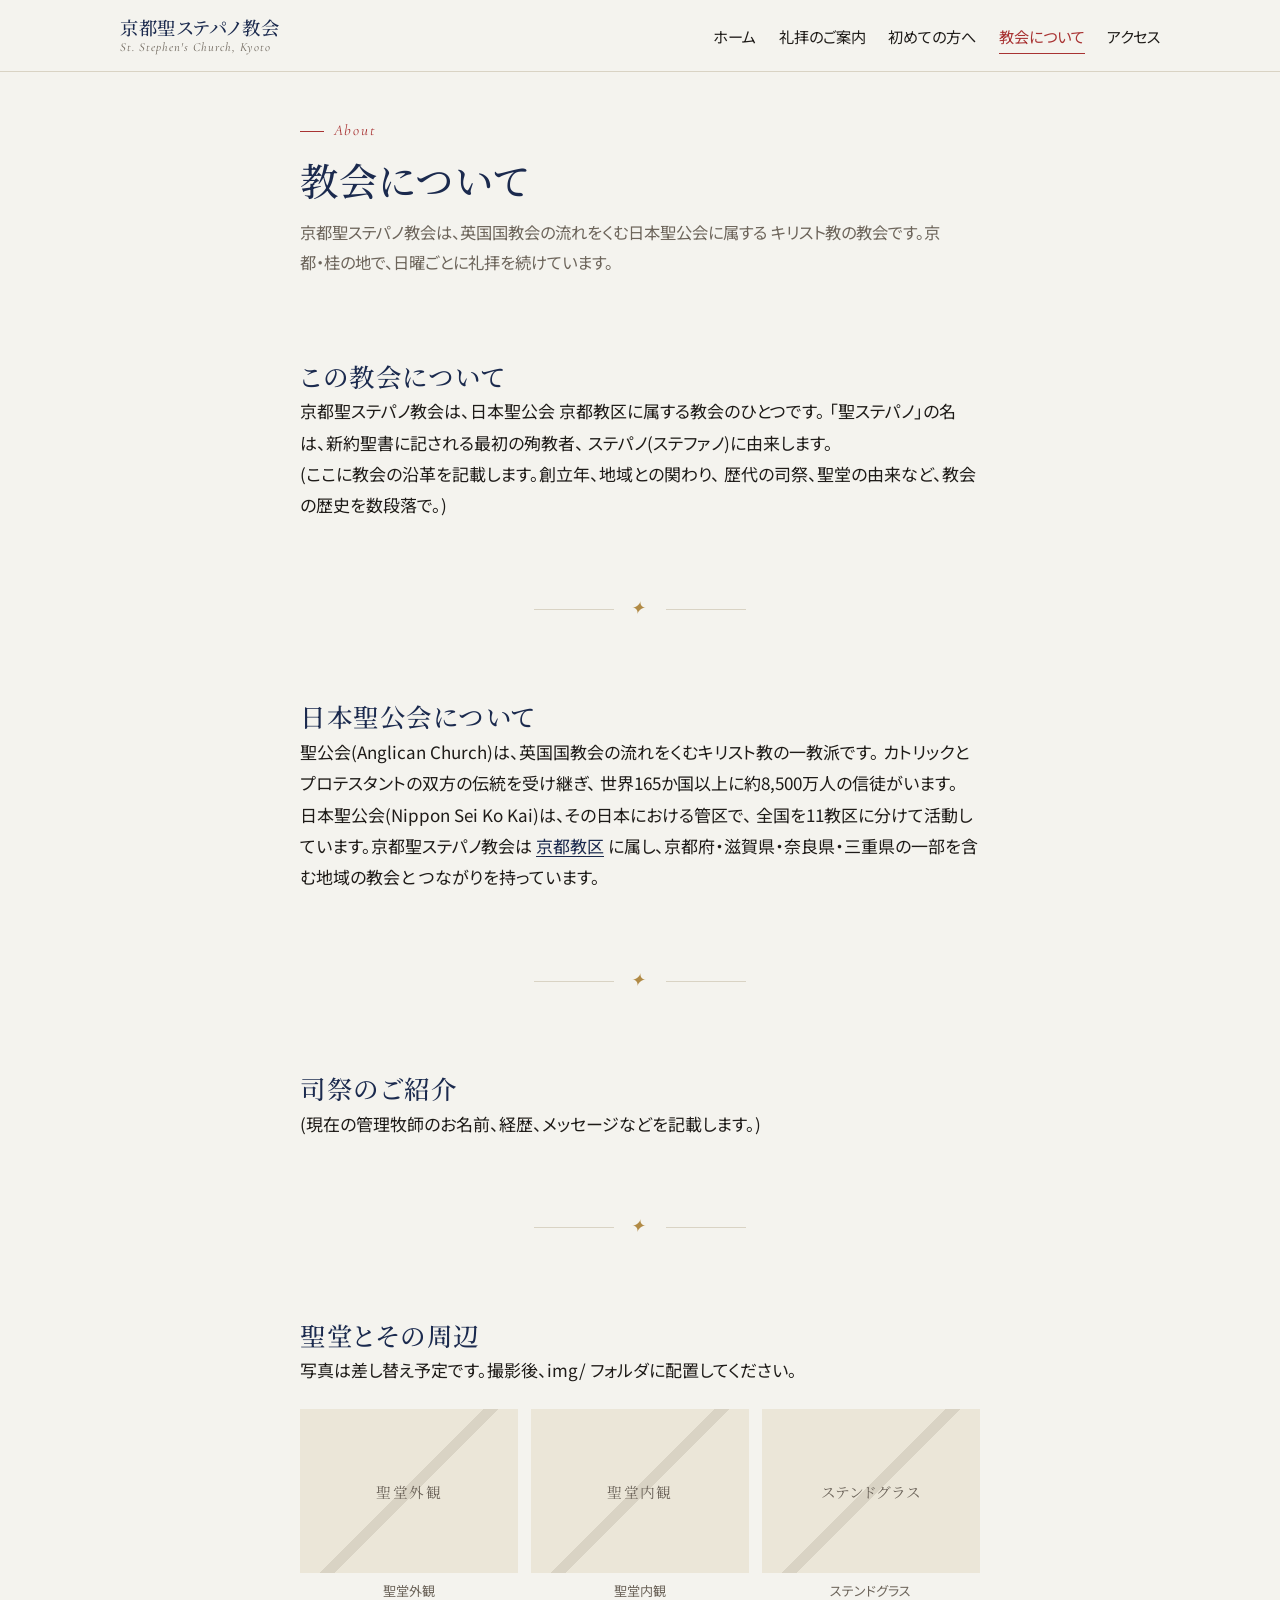
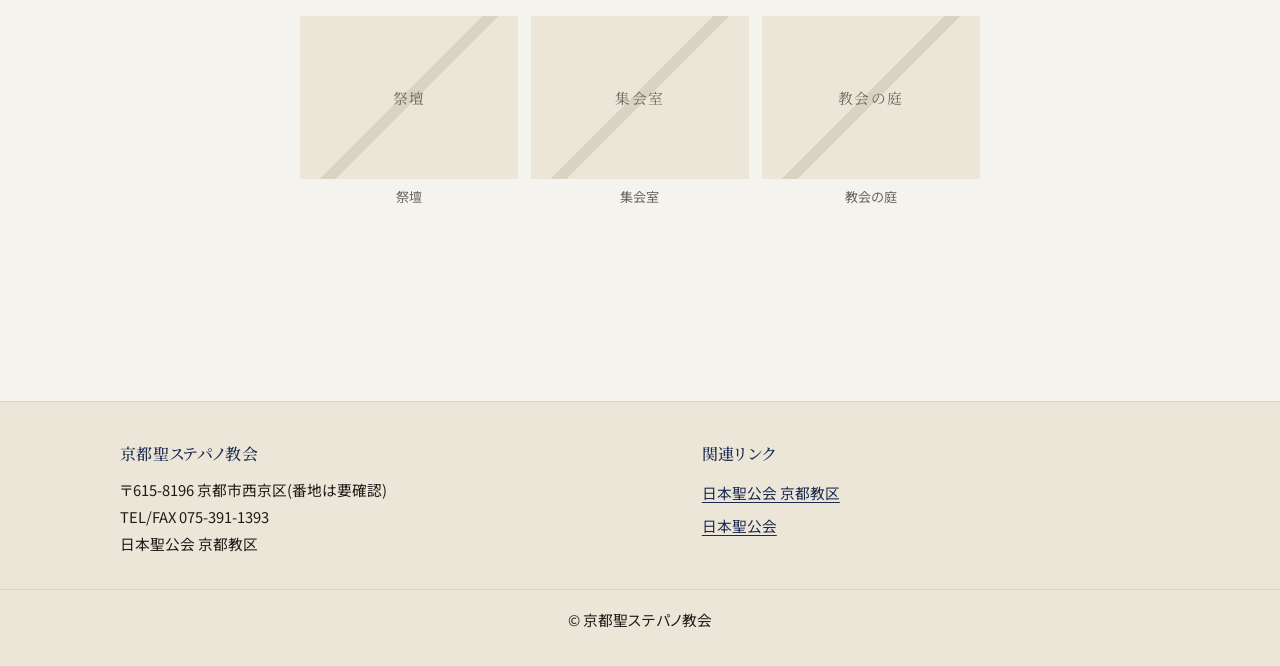
==== about.html @ a4efcae7 "Add files via upload" ====
<!doctype html>
<html lang="ja">
<head>
<meta charset="utf-8">
<meta name="viewport" content="width=device-width, initial-scale=1">
<title>教会について | 京都聖ステパノ教会</title>
<meta name="description" content="京都聖ステパノ教会は日本聖公会 京都教区に属する教会です。教会の歴史・日本聖公会について・司祭のご紹介。">

<link rel="preconnect" href="https://fonts.googleapis.com">
<link rel="preconnect" href="https://fonts.gstatic.com" crossorigin>
<link href="https://fonts.googleapis.com/css2?family=Cormorant+Garamond:ital,wght@0,400;0,500;1,400;1,500&family=Noto+Sans+JP:wght@400;500&family=Noto+Serif+JP:wght@400;500;600&display=swap" rel="stylesheet">

<link rel="stylesheet" href="css/style.css">
</head>
<body>

<header class="site-header">
  <div class="site-header__inner">
    <a href="index.html" class="site-logo" aria-label="京都聖ステパノ教会 ホーム">
      <span class="site-logo__jp">京都聖ステパノ教会</span>
      <span class="site-logo__en">St. Stephen's Church, Kyoto</span>
    </a>
    <nav class="site-nav" aria-label="サイトナビゲーション">
      <ul>
        <li><a href="index.html">ホーム</a></li>
        <li><a href="worship.html">礼拝のご案内</a></li>
        <li><a href="welcome.html">初めての方へ</a></li>
        <li><a href="about.html" aria-current="page">教会について</a></li>
        <li><a href="access.html">アクセス</a></li>
      </ul>
    </nav>
  </div>
</header>

<main>
  <div class="container narrow">

    <span class="eyebrow">About</span>
    <h1 class="page-title">教会について</h1>
    <p class="page-lead">
      京都聖ステパノ教会は、英国国教会の流れをくむ日本聖公会に属する
      キリスト教の教会です。京都・桂の地で、日曜ごとに礼拝を続けています。
    </p>

    <!-- ---------- 沿革 ---------- -->
    <section>
      <h2>この教会について</h2>
      <p>
        京都聖ステパノ教会は、日本聖公会 京都教区に属する教会のひとつです。
        「聖ステパノ」の名は、新約聖書に記される最初の殉教者、
        ステパノ(ステファノ)に由来します。
      </p>
      <p>
        <!-- ▼ 沿革をご記入ください(創立年・成り立ちなど) ▼ -->
        (ここに教会の沿革を記載します。創立年、地域との関わり、
        歴代の司祭、聖堂の由来など、教会の歴史を数段落で。)
      </p>
    </section>

    <div class="ornament" aria-hidden="true"><span class="ornament__mark">✦</span></div>

    <!-- ---------- 日本聖公会について ---------- -->
    <section>
      <h2>日本聖公会について</h2>
      <p>
        聖公会(Anglican Church)は、英国国教会の流れをくむキリスト教の一教派です。
        カトリックとプロテスタントの双方の伝統を受け継ぎ、
        世界165か国以上に約8,500万人の信徒がいます。
      </p>
      <p>
        日本聖公会(Nippon Sei Ko Kai)は、その日本における管区で、
        全国を11教区に分けて活動しています。京都聖ステパノ教会は
        <a href="https://www.nskk.org/kyoto/" target="_blank" rel="noopener">京都教区</a>
        に属し、京都府・滋賀県・奈良県・三重県の一部を含む地域の教会と
        つながりを持っています。
      </p>
    </section>

    <div class="ornament" aria-hidden="true"><span class="ornament__mark">✦</span></div>

    <!-- ---------- 司祭 ---------- -->
    <section>
      <h2>司祭のご紹介</h2>
      <p>
        <!-- ▼ 現在の管理牧師・司祭についてご記入ください ▼ -->
        (現在の管理牧師のお名前、経歴、メッセージなどを記載します。)
      </p>
    </section>

    <div class="ornament" aria-hidden="true"><span class="ornament__mark">✦</span></div>

    <!-- ---------- ギャラリー ---------- -->
    <section>
      <h2>聖堂とその周辺</h2>
      <p>写真は差し替え予定です。撮影後、img/ フォルダに配置してください。</p>

      <div class="gallery">
        <!-- 写真差し替え時は、各 <div class="gallery__img is-placeholder"> を
             <div class="gallery__img"><img src="img/xxxx.jpg" alt="..."></div> に置き換え -->
        <figure>
          <div class="gallery__img is-placeholder" data-label="聖堂外観"></div>
          <figcaption>聖堂外観</figcaption>
        </figure>
        <figure>
          <div class="gallery__img is-placeholder" data-label="聖堂内観"></div>
          <figcaption>聖堂内観</figcaption>
        </figure>
        <figure>
          <div class="gallery__img is-placeholder" data-label="ステンドグラス"></div>
          <figcaption>ステンドグラス</figcaption>
        </figure>
        <figure>
          <div class="gallery__img is-placeholder" data-label="祭壇"></div>
          <figcaption>祭壇</figcaption>
        </figure>
        <figure>
          <div class="gallery__img is-placeholder" data-label="集会室"></div>
          <figcaption>集会室</figcaption>
        </figure>
        <figure>
          <div class="gallery__img is-placeholder" data-label="教会の庭"></div>
          <figcaption>教会の庭</figcaption>
        </figure>
      </div>
    </section>

  </div>
</main>

<footer class="site-footer">
  <div class="site-footer__inner">
    <div>
      <h4>京都聖ステパノ教会</h4>
      <p>
        〒615-8196 京都市西京区(番地は要確認)<br>
        TEL/FAX 075-391-1393<br>
        日本聖公会 京都教区
      </p>
    </div>
    <div>
      <h4>関連リンク</h4>
      <ul>
        <li><a href="https://www.nskk.org/kyoto/" target="_blank" rel="noopener">日本聖公会 京都教区</a></li>
        <li><a href="https://www.nskk.org/" target="_blank" rel="noopener">日本聖公会</a></li>
      </ul>
    </div>
  </div>
  <p class="site-footer__copy">© 京都聖ステパノ教会</p>
</footer>

</body>
</html>
---- css/style.css ----
@charset "UTF-8";

/* ========================================================================
   京都聖ステパノ教会 サイト共通スタイル
   ------------------------------------------------------------------------
   - JavaScript を使わない素の HTML/CSS 構成
   - モバイル優先のレスポンシブ
   - 変更は基本的にこの1ファイルのみで完結
   ======================================================================== */

/* -------------------- Design tokens -------------------- */
:root {
  /* Palette */
  --bg:        #F4F3EE;   /* 生成り(和紙) */
  --bg-alt:    #EBE6D8;   /* 少し濃い生成り(セクション地) */
  --ink:       #1E1B18;   /* 墨に近い黒 */
  --ink-mute:  #6D655B;   /* 補助テキスト */
  --indigo:    #1B2A4E;   /* 藍(見出し・リンク) */
  --burgundy:  #A83232;   /* 臙脂(アクセント) */
  --gold:      #B18A45;   /* 古金(小さな装飾のみ) */
  --line:      #D9D3C4;   /* 罫線 */
  --line-soft: #E6E1D3;

  /* Typography */
  --font-serif: "Noto Serif JP", "Hiragino Mincho ProN", "游明朝", serif;
  --font-sans:  "Noto Sans JP",  "Hiragino Sans", "游ゴシック", sans-serif;
  --font-latin: "Cormorant Garamond", "Noto Serif JP", serif;

  /* Layout */
  --page-max:    1080px;
  --content-max: 720px;
  --gutter:      1.25rem;

  /* Motion */
  --ease: cubic-bezier(.2, .7, .2, 1);
}

/* -------------------- Reset -------------------- */
*, *::before, *::after { box-sizing: border-box; }
html { -webkit-text-size-adjust: 100%; }
body,
h1, h2, h3, h4, p, ul, ol, dl, dd, figure { margin: 0; }
ul, ol { padding: 0; list-style: none; }
img, iframe { max-width: 100%; display: block; }
img { height: auto; }
a  { color: var(--indigo); text-decoration: underline; text-underline-offset: .18em; }
a:hover { color: var(--burgundy); }

/* -------------------- Base -------------------- */
html { scroll-behavior: smooth; }
body {
  font-family: var(--font-sans);
  font-size: 17px;
  line-height: 1.85;
  color: var(--ink);
  background: var(--bg);
  font-feature-settings: "palt";
  -webkit-font-smoothing: antialiased;
}

/* Focus */
:focus-visible {
  outline: 2px solid var(--burgundy);
  outline-offset: 3px;
  border-radius: 2px;
}

/* Reduced motion */
@media (prefers-reduced-motion: reduce) {
  html { scroll-behavior: auto; }
  *, *::before, *::after {
    animation-duration: 0.01ms !important;
    transition-duration: 0.01ms !important;
  }
}

/* -------------------- Typography -------------------- */
h1, h2, h3, h4 {
  font-family: var(--font-serif);
  font-weight: 500;
  color: var(--indigo);
  letter-spacing: .02em;
  line-height: 1.5;
}

.eyebrow {
  font-family: var(--font-latin);
  font-style: italic;
  font-size: .95rem;
  letter-spacing: .12em;
  color: var(--burgundy);
  text-transform: none;
  display: inline-block;
  margin-bottom: .4rem;
}

.eyebrow::before {
  content: "";
  display: inline-block;
  width: 1.5rem;
  height: 1px;
  background: var(--burgundy);
  vertical-align: middle;
  margin-right: .6rem;
  margin-bottom: .18em;
}

.page-title {
  font-size: clamp(1.7rem, 2.4vw + 1rem, 2.4rem);
  margin: 0 0 .5rem;
}

.page-lead {
  color: var(--ink-mute);
  font-size: 1.02rem;
  margin: 0 0 2.5rem;
  max-width: 40em;
}

/* -------------------- Layout containers -------------------- */
.container {
  width: 100%;
  max-width: var(--page-max);
  margin: 0 auto;
  padding: 0 var(--gutter);
}

.narrow {
  max-width: var(--content-max);
  margin: 0 auto;
}

main {
  padding: 2.5rem 0 4rem;
}

/* Section */
section { padding: 2.5rem 0; }
section + section { border-top: 1px solid var(--line-soft); }

/* -------------------- Site header -------------------- */
.site-header {
  background: var(--bg);
  border-bottom: 1px solid var(--line);
  position: sticky;
  top: 0;
  z-index: 20;
}

.site-header__inner {
  display: flex;
  align-items: center;
  justify-content: space-between;
  gap: 1.5rem;
  padding: 1rem var(--gutter);
  max-width: var(--page-max);
  margin: 0 auto;
  flex-wrap: wrap;
}

.site-logo {
  text-decoration: none;
  color: var(--ink);
  display: flex;
  flex-direction: column;
  line-height: 1.2;
}
.site-logo__jp {
  font-family: var(--font-serif);
  font-size: 1.15rem;
  font-weight: 500;
  color: var(--indigo);
  letter-spacing: .04em;
}
.site-logo__en {
  font-family: var(--font-latin);
  font-style: italic;
  font-size: .78rem;
  color: var(--ink-mute);
  letter-spacing: .08em;
  margin-top: .15rem;
}

/* Nav */
.site-nav ul {
  display: flex;
  flex-wrap: wrap;
  gap: .25rem 1.4rem;
  align-items: center;
}
.site-nav a {
  text-decoration: none;
  color: var(--ink);
  font-size: .95rem;
  padding: .35rem 0;
  border-bottom: 1px solid transparent;
  transition: color .2s var(--ease), border-color .2s var(--ease);
}
.site-nav a:hover,
.site-nav a[aria-current="page"] {
  color: var(--burgundy);
  border-bottom-color: var(--burgundy);
}

@media (max-width: 640px) {
  .site-header__inner { gap: .75rem; }
  .site-nav { width: 100%; }
  .site-nav ul {
    justify-content: flex-start;
    gap: .25rem 1.1rem;
    padding-top: .25rem;
    border-top: 1px solid var(--line-soft);
  }
  .site-nav a { font-size: .92rem; }
}

/* -------------------- Hero (top page) -------------------- */
.hero {
  padding: 2.5rem 0 3rem;
  border-bottom: 1px solid var(--line-soft);
}

.hero__grid {
  display: grid;
  grid-template-columns: 1fr;
  gap: 2rem;
  align-items: center;
}

@media (min-width: 860px) {
  .hero__grid {
    grid-template-columns: 1.05fr .95fr;
    gap: 3rem;
  }
}

.hero__figure {
  position: relative;
  aspect-ratio: 4 / 3;
  background: var(--bg-alt);
  overflow: hidden;
}
.hero__figure img {
  width: 100%;
  height: 100%;
  object-fit: cover;
}
/* 写真差し替え前のプレースホルダ */
.hero__figure:empty::after,
.hero__figure .placeholder {
  content: "聖堂の写真をここに掲載";
  display: grid;
  place-items: center;
  width: 100%; height: 100%;
  color: var(--ink-mute);
  font-family: var(--font-serif);
  letter-spacing: .1em;
  background:
    linear-gradient(135deg, transparent 48%, var(--line) 48% 52%, transparent 52%),
    var(--bg-alt);
}

.hero__title {
  font-size: clamp(1.6rem, 2vw + 1rem, 2.2rem);
  margin-bottom: 1rem;
}

.hero__body {
  color: var(--ink);
  margin-bottom: 1.75rem;
  max-width: 32em;
}

/* -------------------- Service Time Signature -------------------- */
/* 「毎週日曜日 午前10時30分」を紙面の中心に据える意匠 */
.service-time {
  border-top: 1px solid var(--ink);
  border-bottom: 1px solid var(--ink);
  padding: 1.6rem 0 1.4rem;
  margin: 2rem 0;
  text-align: center;
  background: transparent;
}
.service-time__kicker {
  font-family: var(--font-latin);
  font-style: italic;
  font-size: .95rem;
  letter-spacing: .18em;
  color: var(--burgundy);
  margin-bottom: .3rem;
}
.service-time__label {
  font-family: var(--font-serif);
  font-size: 1rem;
  color: var(--ink-mute);
  letter-spacing: .3em;
  margin-bottom: .4rem;
}
.service-time__main {
  font-family: var(--font-serif);
  font-weight: 500;
  color: var(--indigo);
  font-size: clamp(1.4rem, 3vw + 0.8rem, 2.15rem);
  line-height: 1.35;
  letter-spacing: .08em;
}
.service-time__main .day  { display: inline-block; margin-right: .5em; }
.service-time__main .hour { display: inline-block; }
.service-time__note {
  margin-top: .8rem;
  color: var(--ink-mute);
  font-size: .95rem;
}

/* -------------------- Buttons -------------------- */
.btn {
  display: inline-flex;
  align-items: center;
  gap: .55em;
  padding: .75rem 1.4rem;
  font-family: var(--font-sans);
  font-size: .98rem;
  font-weight: 500;
  text-decoration: none;
  background: var(--indigo);
  color: #FBFAF5;
  border: 1px solid var(--indigo);
  transition: background .2s var(--ease), color .2s var(--ease);
}
.btn:hover { background: var(--burgundy); border-color: var(--burgundy); color: #FBFAF5; }

.btn--ghost {
  background: transparent;
  color: var(--indigo);
}
.btn--ghost:hover { background: var(--indigo); color: #FBFAF5; }

.btn::after {
  content: "→";
  font-family: var(--font-latin);
}

/* -------------------- Cards / summary blocks -------------------- */
.summary {
  display: grid;
  grid-template-columns: 1fr;
  gap: 1.5rem;
  margin-top: 2rem;
}
@media (min-width: 720px) {
  .summary { grid-template-columns: 1fr 1fr; gap: 2rem; }
}

.summary__item {
  padding: 1.5rem;
  background: var(--bg-alt);
  border: 1px solid var(--line);
}
.summary__item h3 {
  font-size: 1.15rem;
  margin-bottom: .5rem;
  color: var(--indigo);
}
.summary__item p { color: var(--ink); margin-bottom: 1rem; }

/* -------------------- Definition list (info table) -------------------- */
.info-list {
  display: grid;
  grid-template-columns: max-content 1fr;
  gap: .6rem 1.5rem;
  margin: 1.5rem 0;
}
.info-list dt {
  font-family: var(--font-serif);
  color: var(--ink-mute);
  font-size: .95rem;
  padding-top: .05em;
  white-space: nowrap;
}
.info-list dd {
  color: var(--ink);
}

@media (max-width: 520px) {
  .info-list { grid-template-columns: 1fr; gap: .1rem 0; }
  .info-list dt { padding-top: .8rem; }
  .info-list dt:first-child { padding-top: 0; }
}

/* -------------------- Q & A -------------------- */
.qa { margin-top: 1.5rem; }
.qa__item {
  padding: 1.4rem 0;
  border-top: 1px solid var(--line-soft);
}
.qa__item:last-child { border-bottom: 1px solid var(--line-soft); }
.qa__q {
  font-family: var(--font-serif);
  font-size: 1.1rem;
  color: var(--indigo);
  display: flex;
  gap: .8rem;
  margin-bottom: .5rem;
}
.qa__q::before {
  content: "Q.";
  font-family: var(--font-latin);
  font-style: italic;
  color: var(--burgundy);
  font-size: 1.15rem;
  flex-shrink: 0;
}
.qa__a {
  display: flex;
  gap: .8rem;
  color: var(--ink);
}
.qa__a::before {
  content: "A.";
  font-family: var(--font-latin);
  font-style: italic;
  color: var(--ink-mute);
  font-size: 1.05rem;
  flex-shrink: 0;
}

/* -------------------- Steps (order of service, first visit flow) -------------------- */
.steps {
  counter-reset: step;
  margin: 1.5rem 0;
}
.steps__item {
  position: relative;
  padding: 1rem 0 1rem 3rem;
  border-top: 1px solid var(--line-soft);
  counter-increment: step;
}
.steps__item:last-child { border-bottom: 1px solid var(--line-soft); }
.steps__item::before {
  content: counter(step, decimal-leading-zero);
  position: absolute;
  left: 0; top: 1.05rem;
  font-family: var(--font-latin);
  font-style: italic;
  color: var(--burgundy);
  font-size: 1rem;
  letter-spacing: .05em;
}
.steps__item h4 {
  font-size: 1.05rem;
  margin-bottom: .3rem;
}
.steps__item p { color: var(--ink-mute); margin: 0; }

/* -------------------- Calendar embed -------------------- */
.calendar {
  margin: 1.5rem 0 2rem;
}
.calendar__frame {
  width: 100%;
  border: 1px solid var(--line);
  background: #fff;
  aspect-ratio: 4 / 3;
}
@media (min-width: 720px) {
  .calendar__frame { aspect-ratio: 16 / 10; }
}
.calendar__frame iframe {
  width: 100%;
  height: 100%;
  border: 0;
}
.cal-pc { display: none; }
.cal-sp { display: block; }
@media (min-width: 720px) {
  .cal-pc { display: block; }
  .cal-sp { display: none; }
}
.calendar__actions {
  display: flex;
  flex-wrap: wrap;
  gap: .8rem 1.2rem;
  align-items: center;
  margin-top: 1rem;
}
.calendar__note {
  color: var(--ink-mute);
  font-size: .92rem;
  margin-top: .8rem;
}

/* -------------------- Map -------------------- */
.map {
  width: 100%;
  aspect-ratio: 4 / 3;
  border: 1px solid var(--line);
  background: var(--bg-alt);
  margin: 1.5rem 0;
}
@media (min-width: 720px) {
  .map { aspect-ratio: 16 / 9; }
}
.map iframe { width: 100%; height: 100%; border: 0; }

.map-actions {
  display: flex;
  flex-wrap: wrap;
  gap: .8rem 1rem;
  margin-top: 1rem;
}

/* -------------------- Gallery -------------------- */
.gallery {
  display: grid;
  grid-template-columns: repeat(2, 1fr);
  gap: .6rem;
  margin: 1.5rem 0;
}
@media (min-width: 720px) {
  .gallery { grid-template-columns: repeat(3, 1fr); gap: .8rem; }
}
.gallery figure { margin: 0; }
.gallery__img {
  aspect-ratio: 4 / 3;
  background: var(--bg-alt);
  overflow: hidden;
  position: relative;
}
.gallery__img img { width: 100%; height: 100%; object-fit: cover; }
.gallery__img.is-placeholder::after {
  content: attr(data-label);
  position: absolute;
  inset: 0;
  display: grid;
  place-items: center;
  color: var(--ink-mute);
  font-family: var(--font-serif);
  font-size: .92rem;
  letter-spacing: .1em;
  background:
    linear-gradient(135deg, transparent 48%, var(--line) 48% 52%, transparent 52%),
    var(--bg-alt);
}
.gallery figcaption {
  font-size: .82rem;
  color: var(--ink-mute);
  margin-top: .35rem;
  text-align: center;
}

/* -------------------- Ornament -------------------- */
.ornament {
  display: flex;
  align-items: center;
  justify-content: center;
  gap: 1rem;
  margin: 2rem 0;
  color: var(--gold);
}
.ornament::before,
.ornament::after {
  content: "";
  flex: 1;
  max-width: 5rem;
  height: 1px;
  background: var(--line);
}
.ornament__mark {
  font-family: var(--font-latin);
  font-style: italic;
  font-size: 1.1rem;
  letter-spacing: .3em;
  color: var(--gold);
}

/* -------------------- Footer -------------------- */
.site-footer {
  background: var(--bg-alt);
  border-top: 1px solid var(--line);
  padding: 2.5rem 0 2rem;
  margin-top: 4rem;
}
.site-footer__inner {
  max-width: var(--page-max);
  margin: 0 auto;
  padding: 0 var(--gutter);
  display: grid;
  gap: 2rem;
}
@media (min-width: 720px) {
  .site-footer__inner {
    grid-template-columns: 1.2fr 1fr;
    align-items: start;
  }
}
.site-footer h4 {
  font-size: 1rem;
  margin-bottom: .6rem;
  color: var(--indigo);
}
.site-footer p,
.site-footer li {
  font-size: .92rem;
  color: var(--ink);
}
.site-footer ul li { padding: .2rem 0; }
.site-footer__copy {
  margin-top: 2rem;
  padding-top: 1rem;
  border-top: 1px solid var(--line);
  font-size: .82rem;
  color: var(--ink-mute);
  text-align: center;
}

/* -------------------- Utilities -------------------- */
.sr-only {
  position: absolute; width: 1px; height: 1px; padding: 0;
  overflow: hidden; clip: rect(0,0,0,0); white-space: nowrap; border: 0;
}
.text-center { text-align: center; }
.mt-lg { margin-top: 2.5rem; }
.mb-lg { margin-bottom: 2.5rem; }
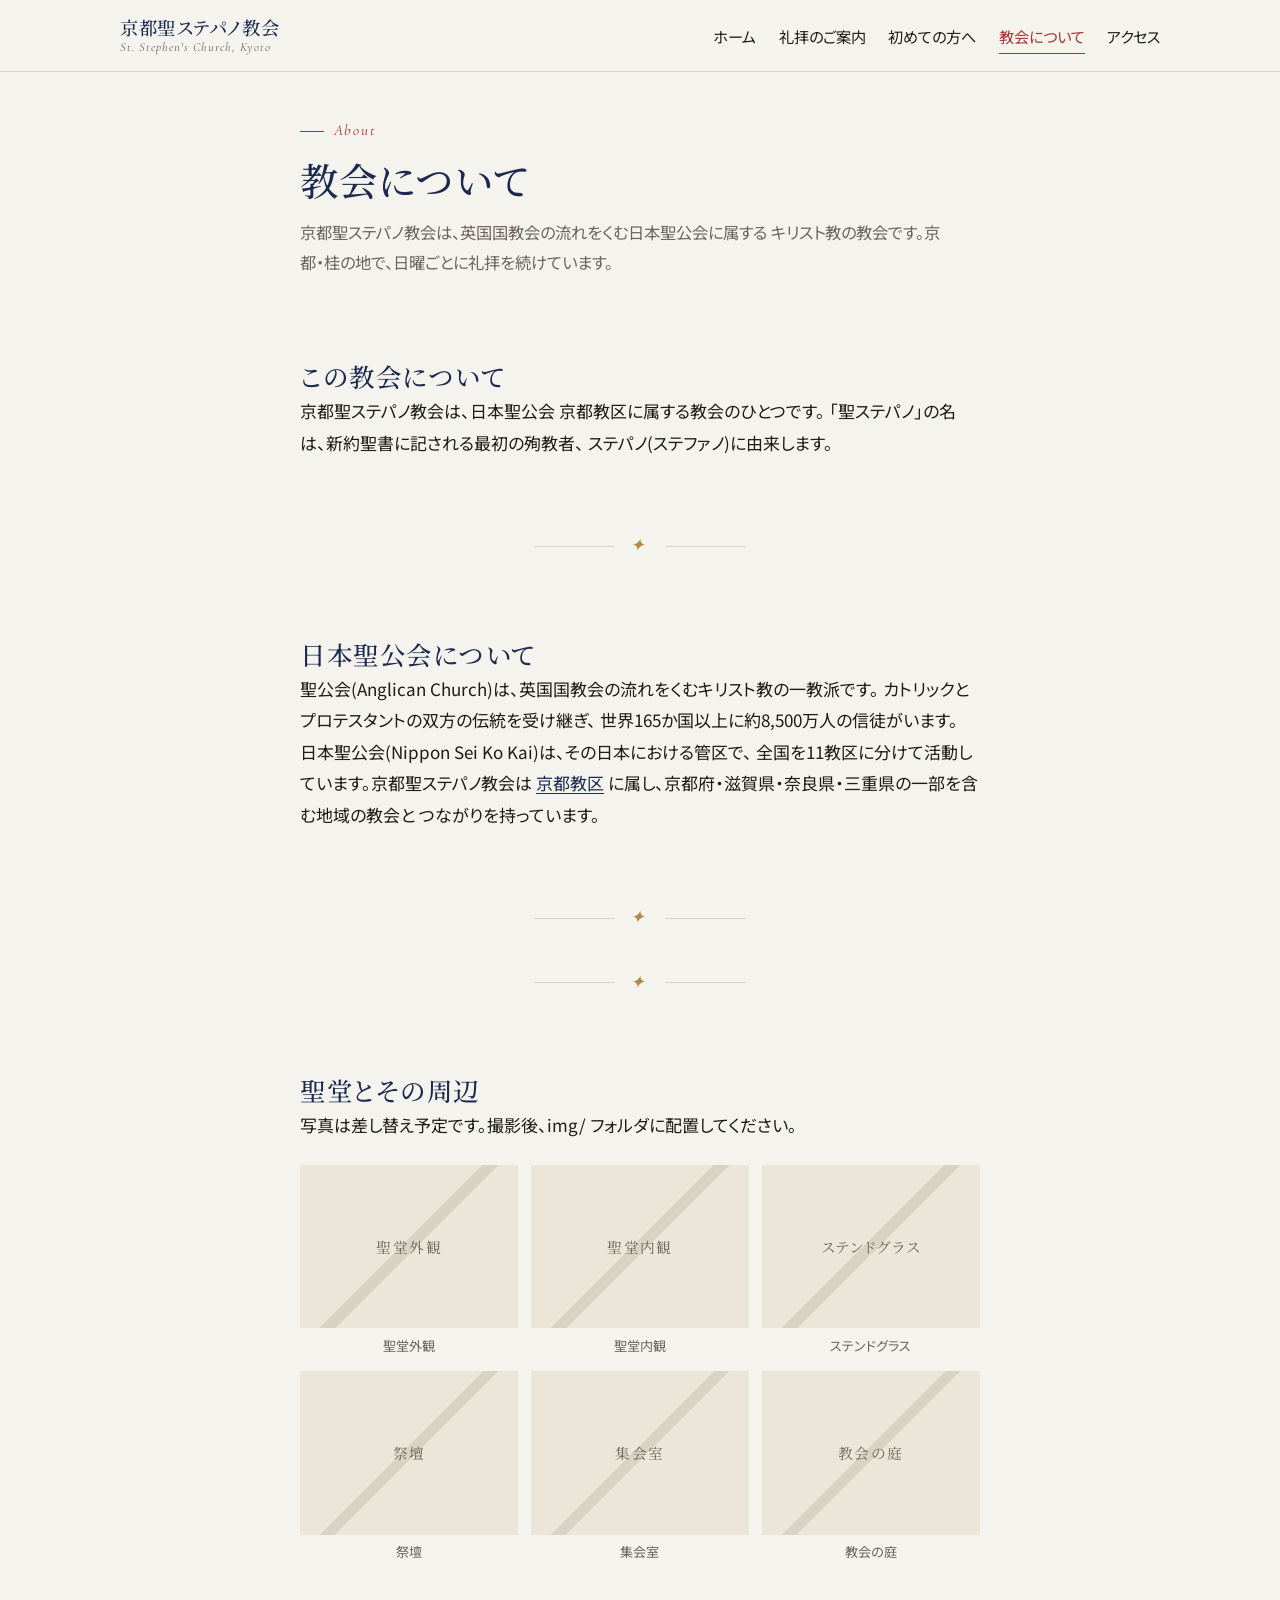
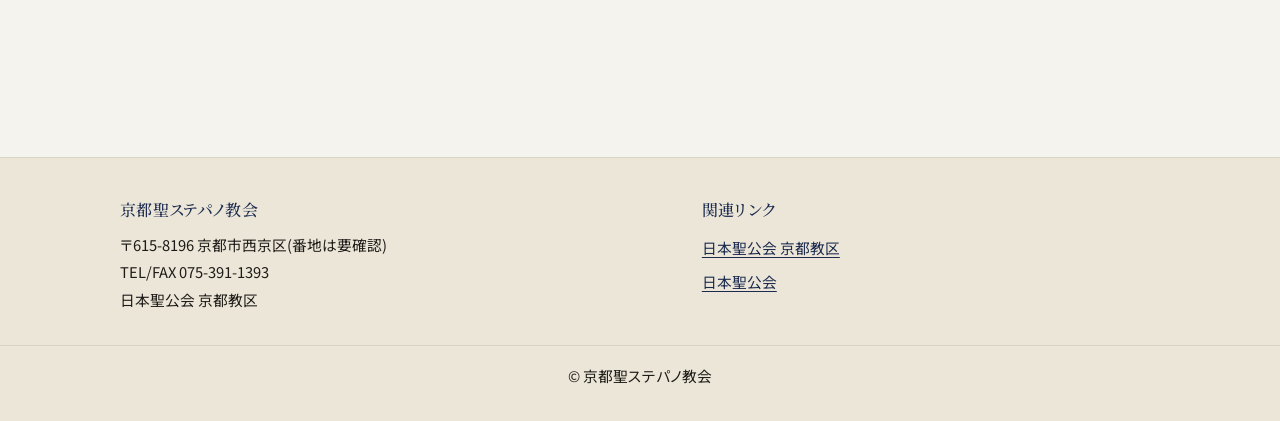
==== commit bd5dbd63: "Update about.html" ====
--- a/about.html
+++ b/about.html
@@ -51,9 +51,10 @@
         ステパノ(ステファノ)に由来します。
       </p>
       <p>
-        <!-- ▼ 沿革をご記入ください(創立年・成り立ちなど) ▼ -->
+        <!-- ▼ 沿革をご記入ください(創立年・成り立ちなど) ▼ 
         (ここに教会の沿革を記載します。創立年、地域との関わり、
         歴代の司祭、聖堂の由来など、教会の歴史を数段落で。)
+        -->
       </p>
     </section>
 
@@ -78,14 +79,14 @@
 
     <div class="ornament" aria-hidden="true"><span class="ornament__mark">✦</span></div>
 
-    <!-- ---------- 司祭 ---------- -->
+    <!-- ---------- 司祭 ---------- 
     <section>
       <h2>司祭のご紹介</h2>
       <p>
-        <!-- ▼ 現在の管理牧師・司祭についてご記入ください ▼ -->
         (現在の管理牧師のお名前、経歴、メッセージなどを記載します。)
       </p>
     </section>
+    -->
 
     <div class="ornament" aria-hidden="true"><span class="ornament__mark">✦</span></div>
 
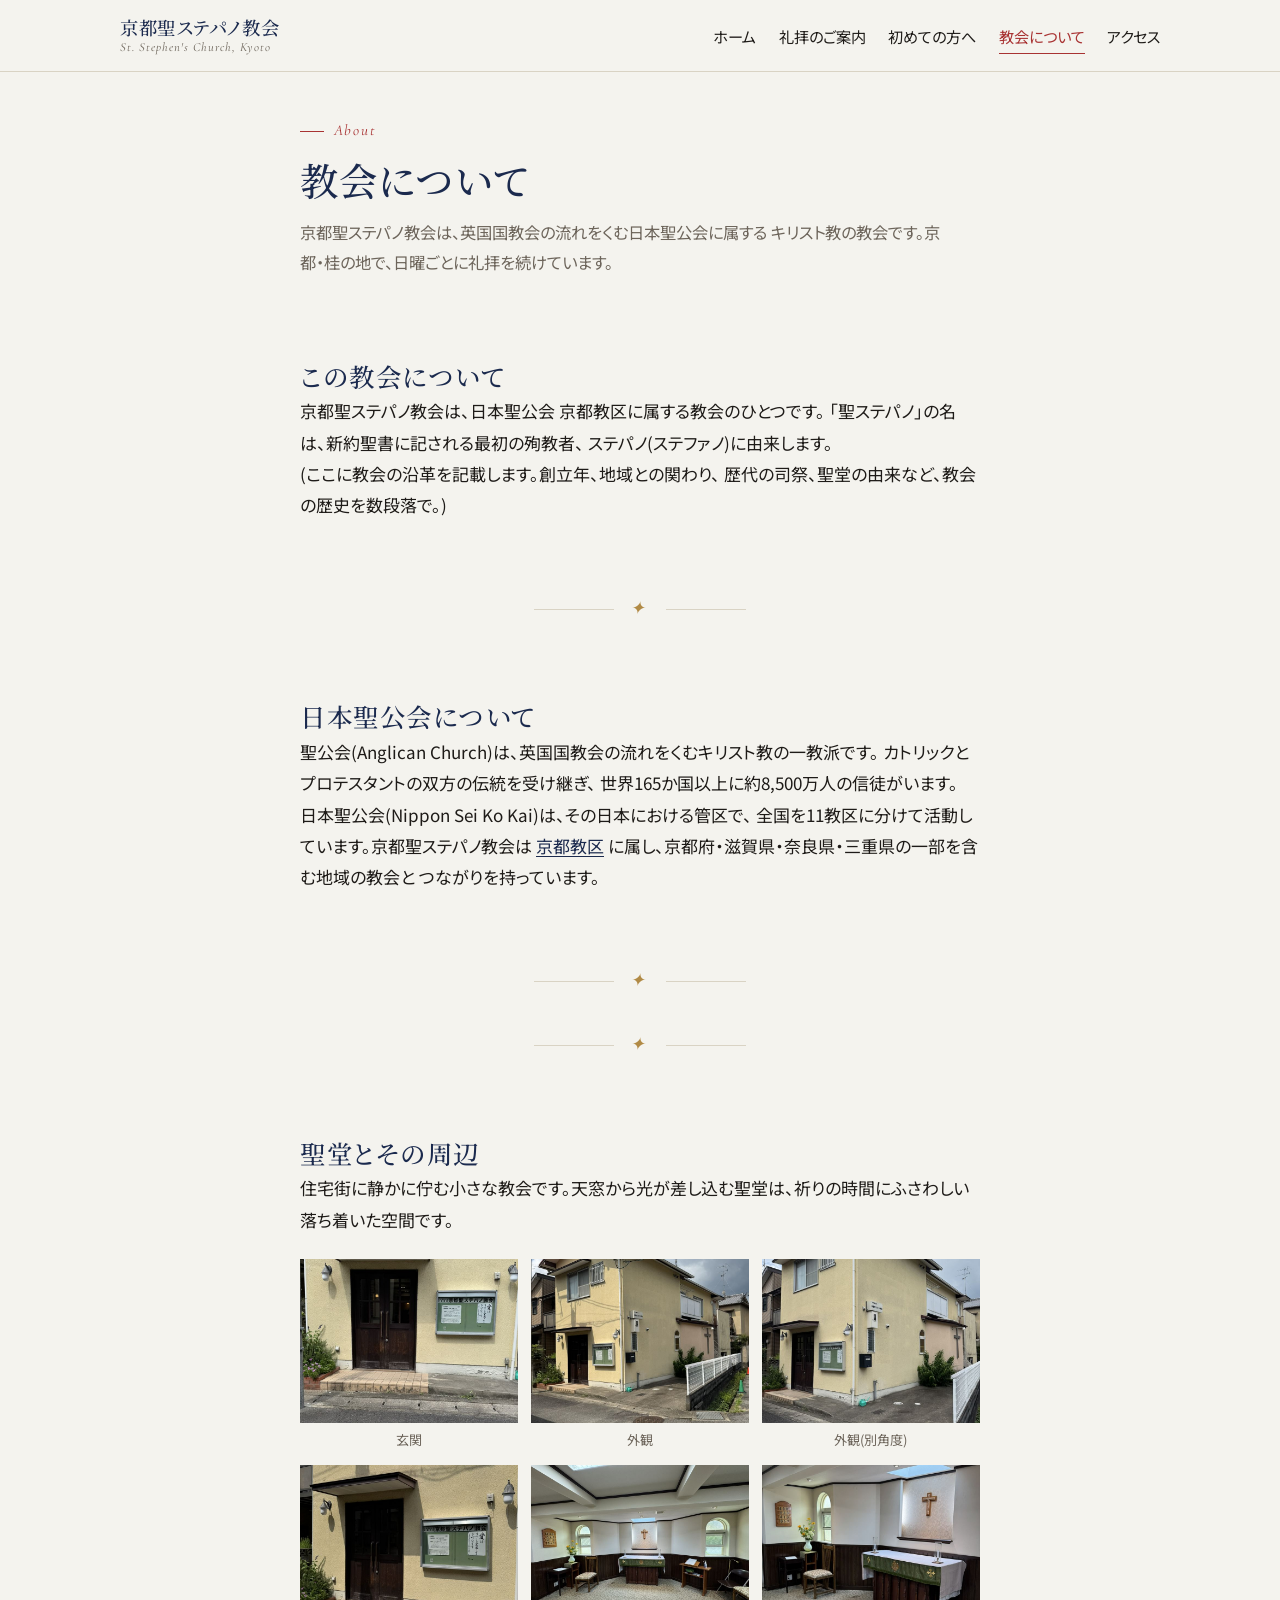
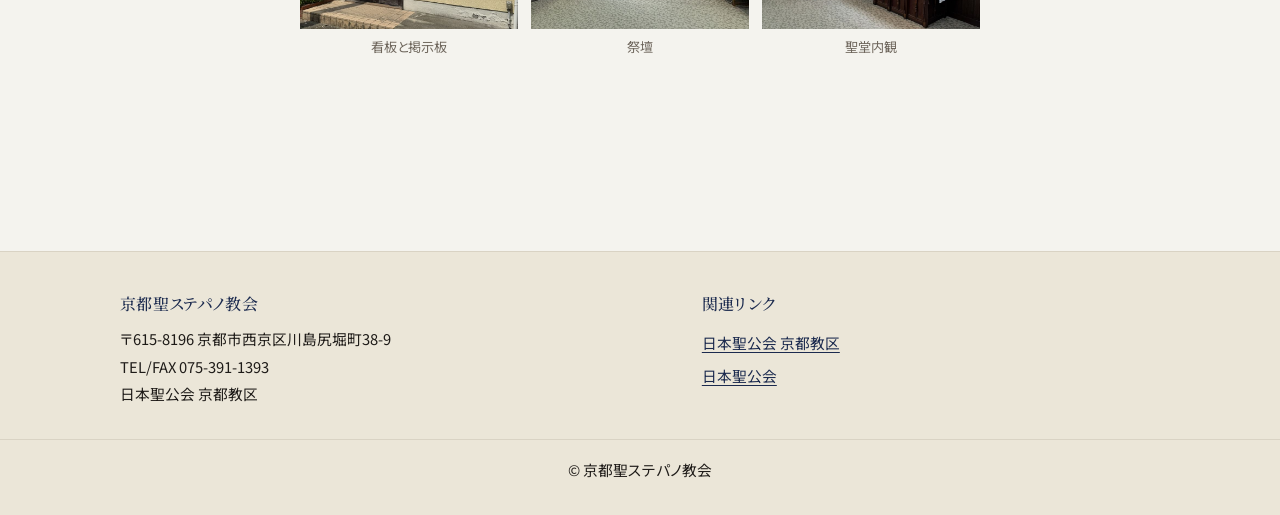
==== commit 7807a4f1: "Add files via upload" ====
--- a/about.html
+++ b/about.html
@@ -51,10 +51,9 @@
         ステパノ(ステファノ)に由来します。
       </p>
       <p>
-        <!-- ▼ 沿革をご記入ください(創立年・成り立ちなど) ▼ 
+        <!-- ▼ 沿革をご記入ください(創立年・成り立ちなど) ▼ -->
         (ここに教会の沿革を記載します。創立年、地域との関わり、
         歴代の司祭、聖堂の由来など、教会の歴史を数段落で。)
-        -->
       </p>
     </section>
 
@@ -93,34 +92,32 @@
     <!-- ---------- ギャラリー ---------- -->
     <section>
       <h2>聖堂とその周辺</h2>
-      <p>写真は差し替え予定です。撮影後、img/ フォルダに配置してください。</p>
+      <p>住宅街に静かに佇む小さな教会です。天窓から光が差し込む聖堂は、祈りの時間にふさわしい落ち着いた空間です。</p>
 
       <div class="gallery">
-        <!-- 写真差し替え時は、各 <div class="gallery__img is-placeholder"> を
-             <div class="gallery__img"><img src="img/xxxx.jpg" alt="..."></div> に置き換え -->
         <figure>
-          <div class="gallery__img is-placeholder" data-label="聖堂外観"></div>
-          <figcaption>聖堂外観</figcaption>
+          <div class="gallery__img"><img src="img/entrance-wide-thumb.jpg" alt="京都聖ステパノ教会 玄関"></div>
+          <figcaption>玄関</figcaption>
         </figure>
         <figure>
-          <div class="gallery__img is-placeholder" data-label="聖堂内観"></div>
-          <figcaption>聖堂内観</figcaption>
+          <div class="gallery__img"><img src="img/exterior-full-thumb.jpg" alt="京都聖ステパノ教会 外観"></div>
+          <figcaption>外観</figcaption>
         </figure>
         <figure>
-          <div class="gallery__img is-placeholder" data-label="ステンドグラス"></div>
-          <figcaption>ステンドグラス</figcaption>
+          <div class="gallery__img"><img src="img/exterior-angle-thumb.jpg" alt="京都聖ステパノ教会 外観(別角度)"></div>
+          <figcaption>外観(別角度)</figcaption>
         </figure>
         <figure>
-          <div class="gallery__img is-placeholder" data-label="祭壇"></div>
+          <div class="gallery__img"><img src="img/entrance-close-thumb.jpg" alt="看板と掲示板"></div>
+          <figcaption>看板と掲示板</figcaption>
+        </figure>
+        <figure>
+          <div class="gallery__img"><img src="img/interior-altar-thumb.jpg" alt="聖堂内観 祭壇正面"></div>
           <figcaption>祭壇</figcaption>
         </figure>
         <figure>
-          <div class="gallery__img is-placeholder" data-label="集会室"></div>
-          <figcaption>集会室</figcaption>
-        </figure>
-        <figure>
-          <div class="gallery__img is-placeholder" data-label="教会の庭"></div>
-          <figcaption>教会の庭</figcaption>
+          <div class="gallery__img"><img src="img/interior-side-thumb.jpg" alt="聖堂内観 祭壇斜め"></div>
+          <figcaption>聖堂内観</figcaption>
         </figure>
       </div>
     </section>
@@ -133,7 +130,7 @@
     <div>
       <h4>京都聖ステパノ教会</h4>
       <p>
-        〒615-8196 京都市西京区(番地は要確認)<br>
+        〒615-8196 京都市西京区川島尻堀町38-9<br>
         TEL/FAX 075-391-1393<br>
         日本聖公会 京都教区
       </p>
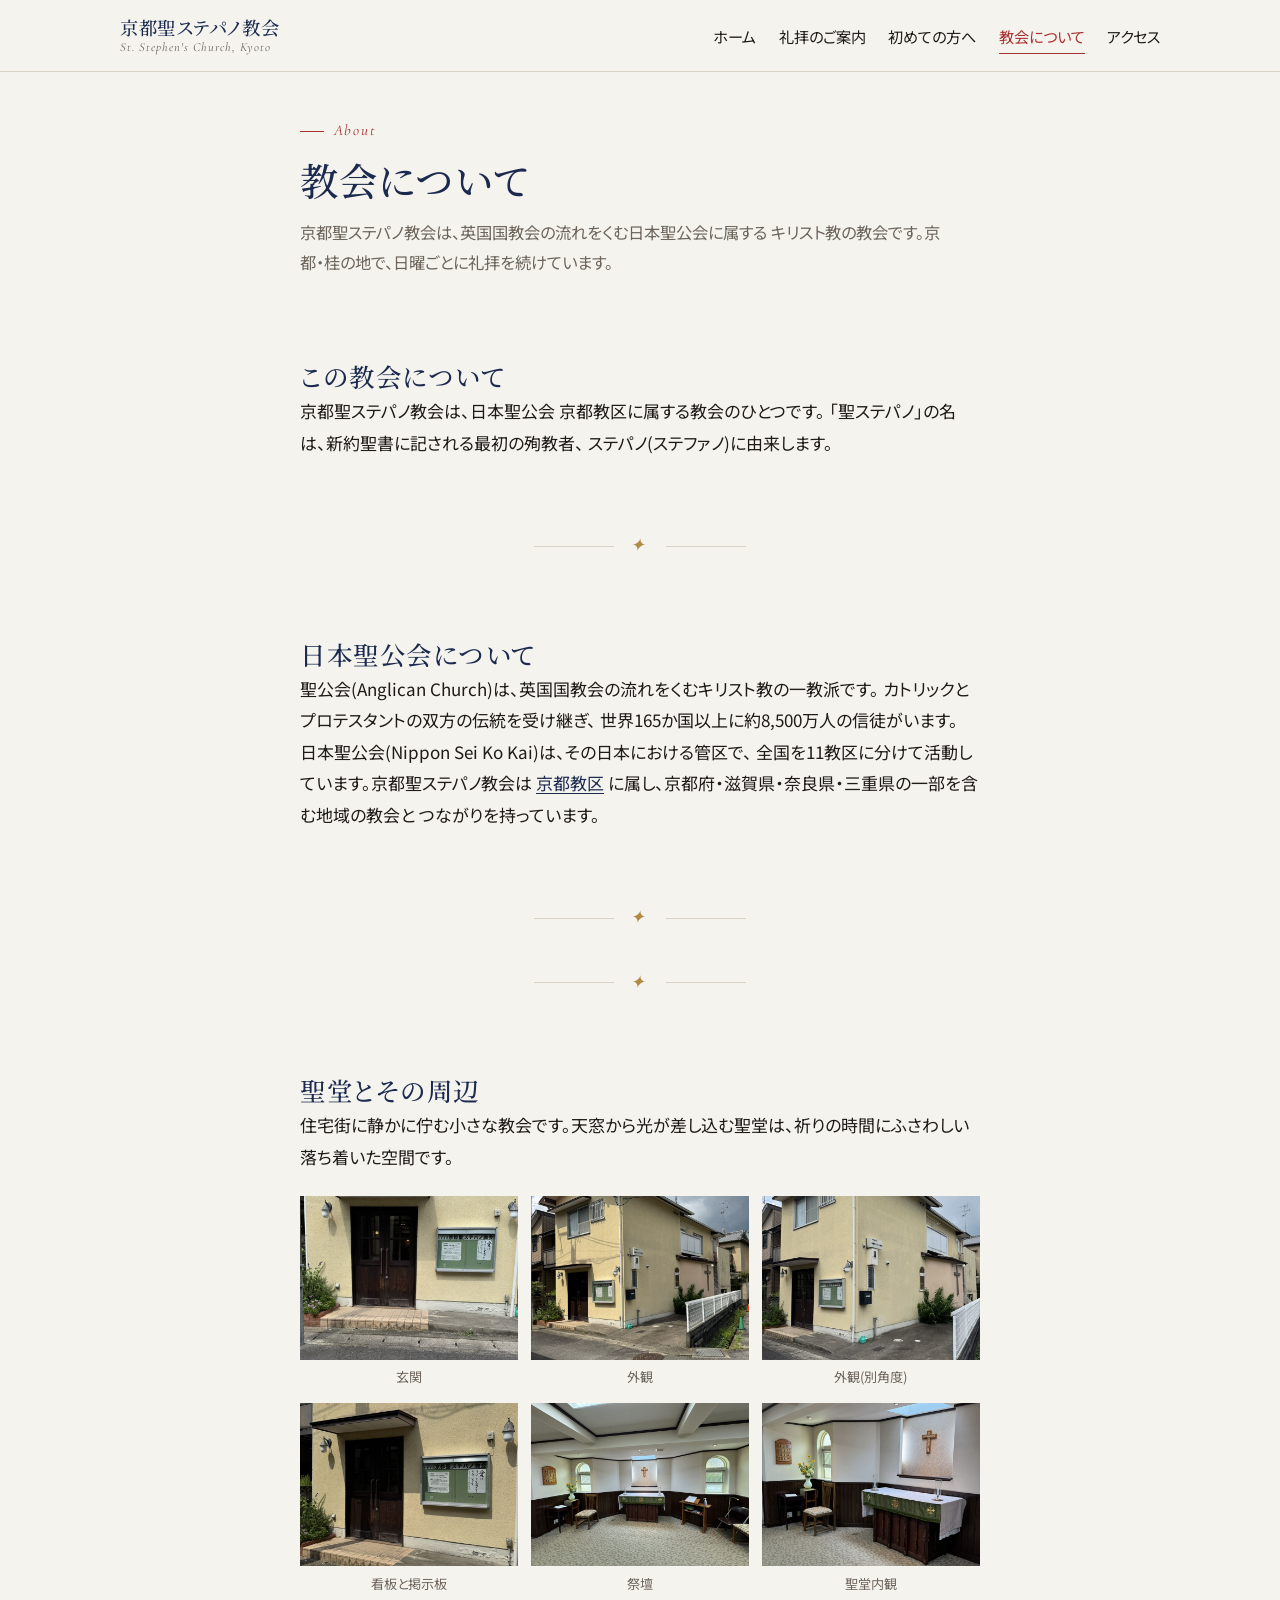
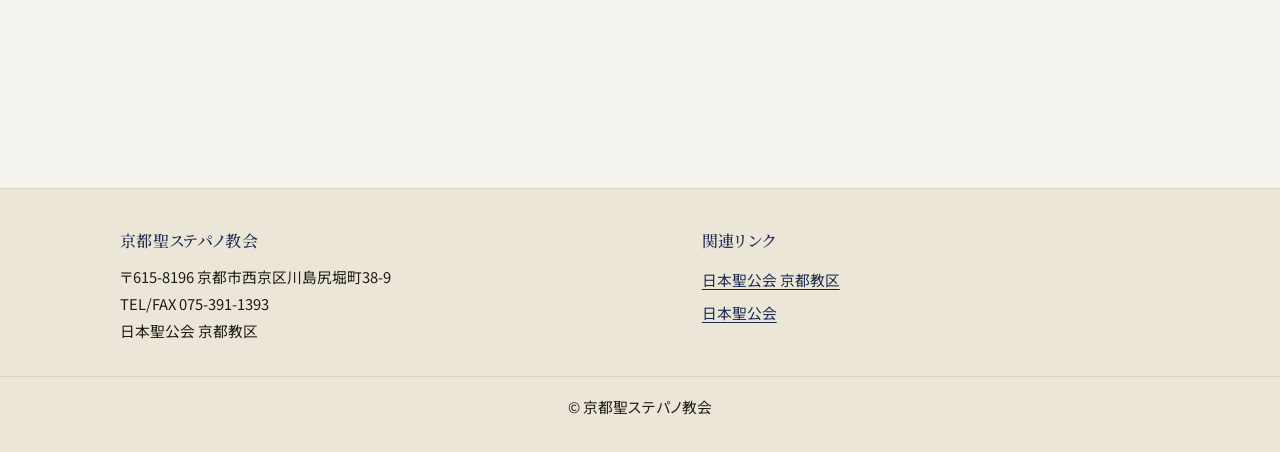
==== commit d6d6f516: "Update about.html" ====
--- a/about.html
+++ b/about.html
@@ -49,11 +49,6 @@
         京都聖ステパノ教会は、日本聖公会 京都教区に属する教会のひとつです。
         「聖ステパノ」の名は、新約聖書に記される最初の殉教者、
         ステパノ(ステファノ)に由来します。
-      </p>
-      <p>
-        <!-- ▼ 沿革をご記入ください(創立年・成り立ちなど) ▼ -->
-        (ここに教会の沿革を記載します。創立年、地域との関わり、
-        歴代の司祭、聖堂の由来など、教会の歴史を数段落で。)
       </p>
     </section>
 
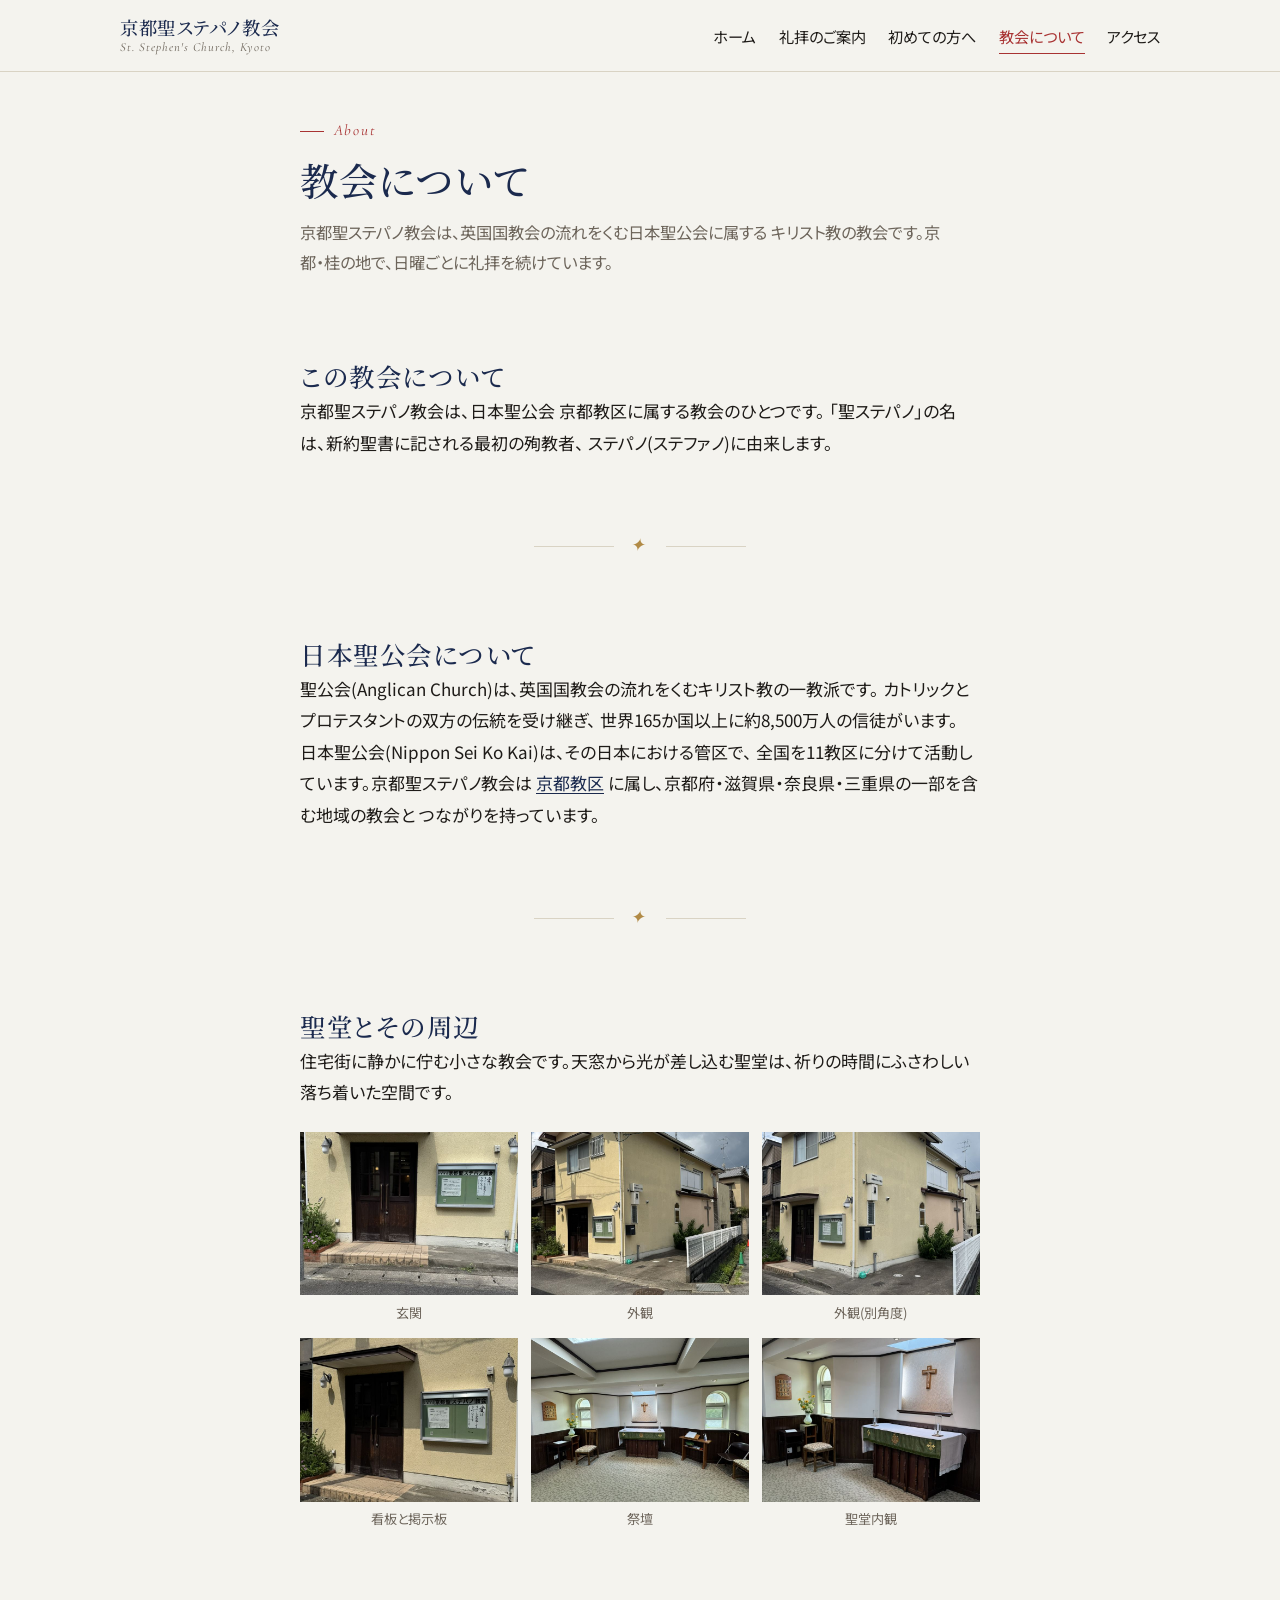
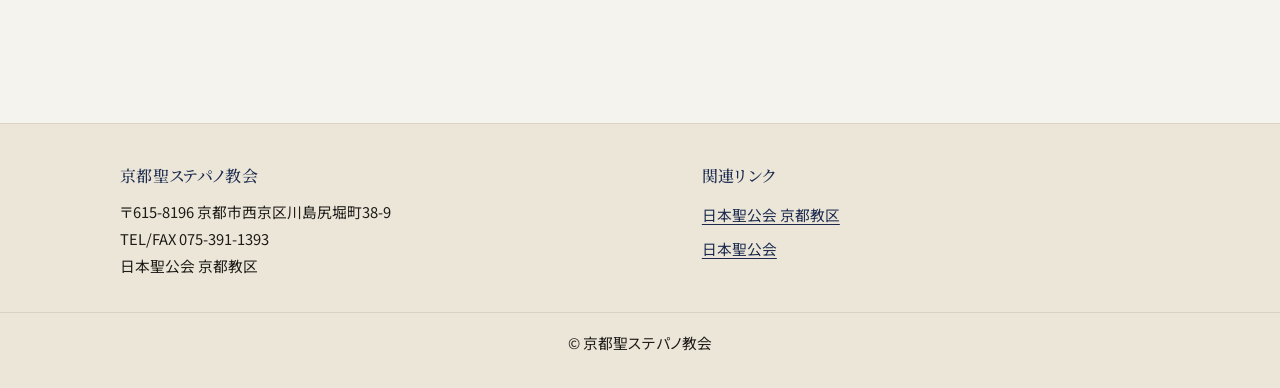
==== commit 40de4fe4: "Update about.html" ====
--- a/about.html
+++ b/about.html
@@ -80,10 +80,10 @@
         (現在の管理牧師のお名前、経歴、メッセージなどを記載します。)
       </p>
     </section>
-    -->
 
     <div class="ornament" aria-hidden="true"><span class="ornament__mark">✦</span></div>
 
+    -->
     <!-- ---------- ギャラリー ---------- -->
     <section>
       <h2>聖堂とその周辺</h2>
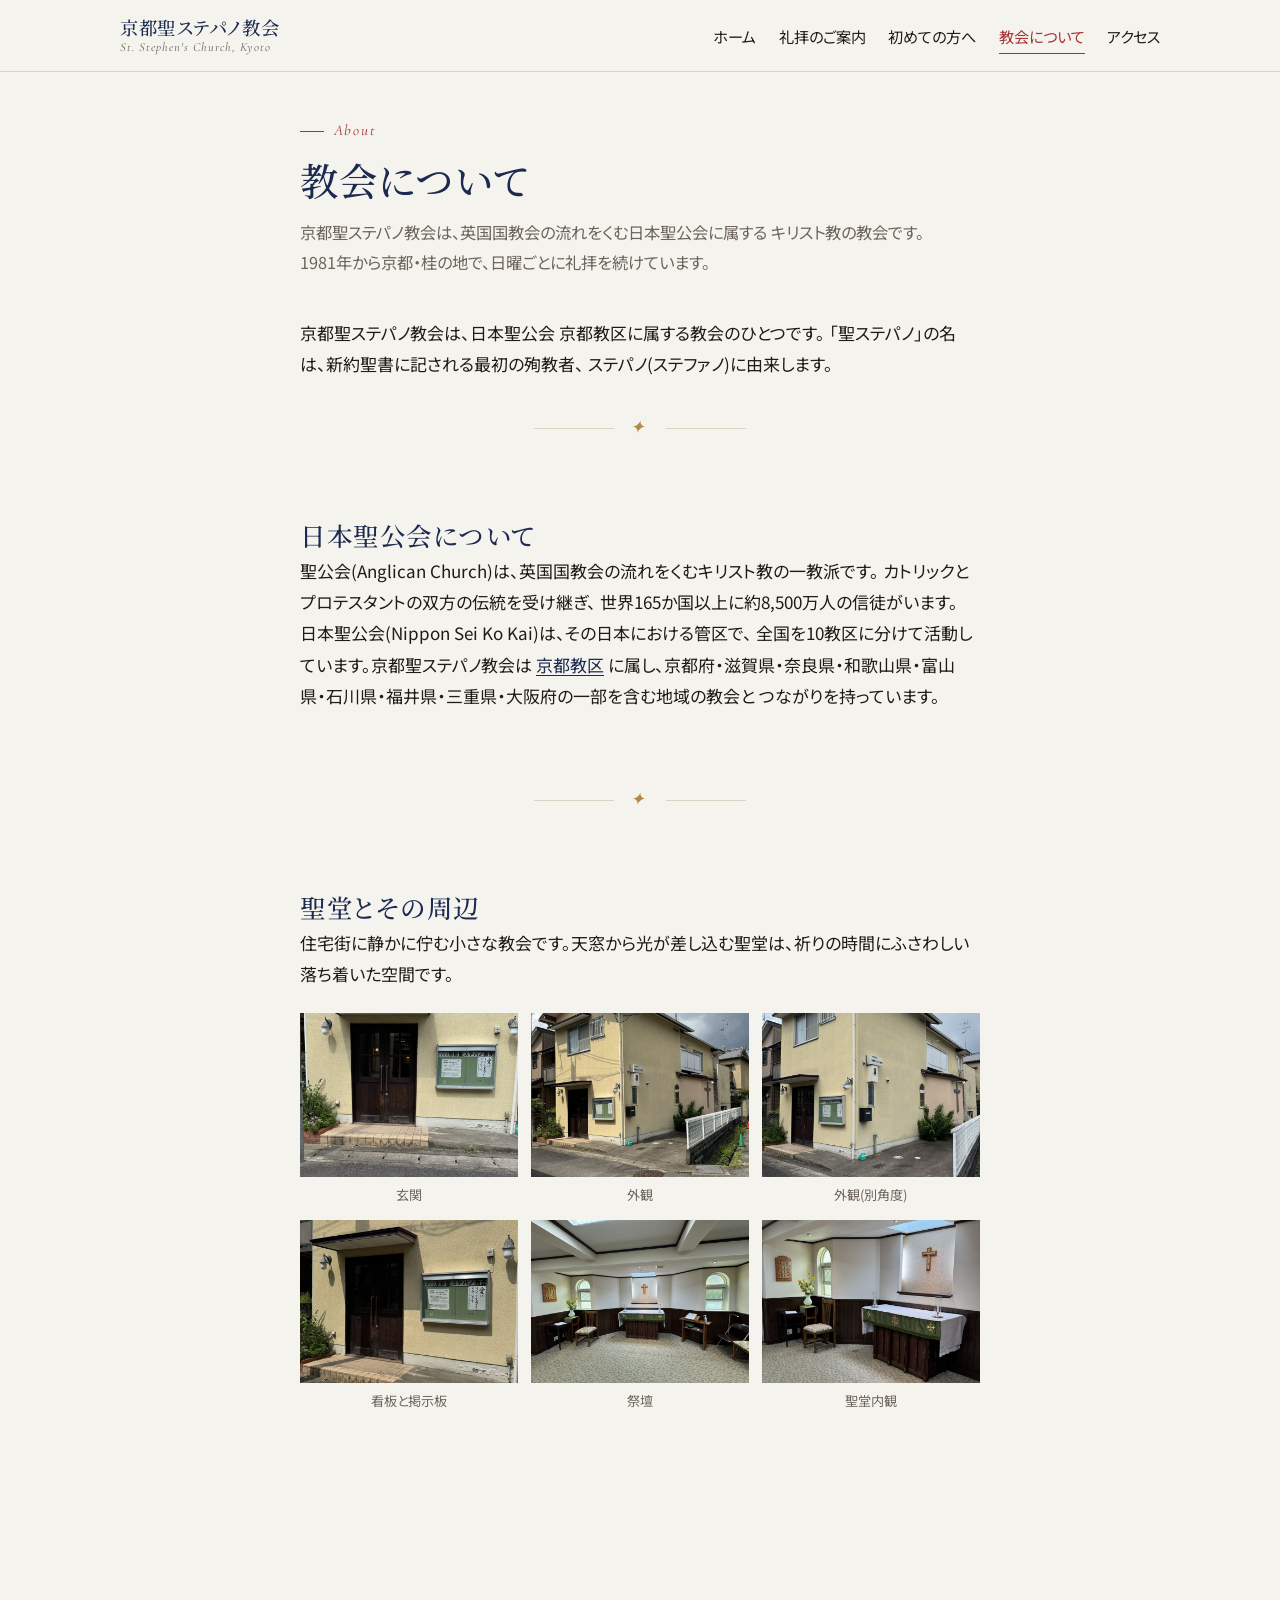
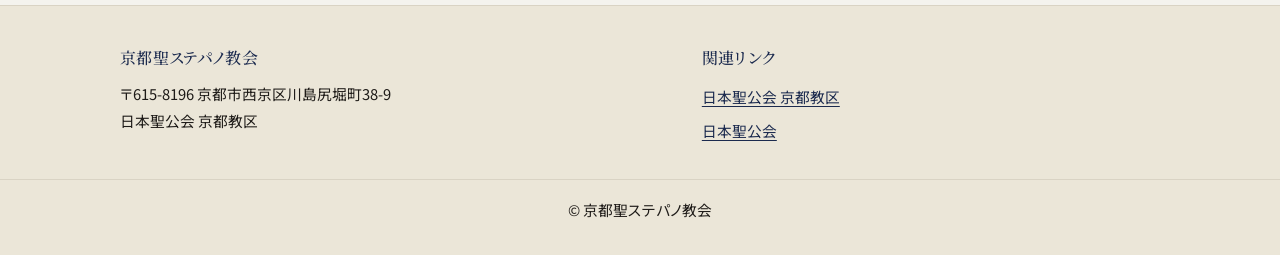
==== commit a3795062: "Update about.html" ====
--- a/about.html
+++ b/about.html
@@ -39,18 +39,13 @@
     <h1 class="page-title">教会について</h1>
     <p class="page-lead">
       京都聖ステパノ教会は、英国国教会の流れをくむ日本聖公会に属する
-      キリスト教の教会です。京都・桂の地で、日曜ごとに礼拝を続けています。
+      キリスト教の教会です。1981年から京都・桂の地で、日曜ごとに礼拝を続けています。
+      </p>
+      <p>
+       京都聖ステパノ教会は、日本聖公会 京都教区に属する教会のひとつです。
+      「聖ステパノ」の名は、新約聖書に記される最初の殉教者、
+      ステパノ(ステファノ)に由来します。
     </p>
-
-    <!-- ---------- 沿革 ---------- -->
-    <section>
-      <h2>この教会について</h2>
-      <p>
-        京都聖ステパノ教会は、日本聖公会 京都教区に属する教会のひとつです。
-        「聖ステパノ」の名は、新約聖書に記される最初の殉教者、
-        ステパノ(ステファノ)に由来します。
-      </p>
-    </section>
 
     <div class="ornament" aria-hidden="true"><span class="ornament__mark">✦</span></div>
 
@@ -64,9 +59,9 @@
       </p>
       <p>
         日本聖公会(Nippon Sei Ko Kai)は、その日本における管区で、
-        全国を11教区に分けて活動しています。京都聖ステパノ教会は
+        全国を10教区に分けて活動しています。京都聖ステパノ教会は
         <a href="https://www.nskk.org/kyoto/" target="_blank" rel="noopener">京都教区</a>
-        に属し、京都府・滋賀県・奈良県・三重県の一部を含む地域の教会と
+        に属し、京都府・滋賀県・奈良県・和歌山県・富山県・石川県・福井県・三重県・大阪府の一部を含む地域の教会と
         つながりを持っています。
       </p>
     </section>
@@ -126,7 +121,6 @@
       <h4>京都聖ステパノ教会</h4>
       <p>
         〒615-8196 京都市西京区川島尻堀町38-9<br>
-        TEL/FAX 075-391-1393<br>
         日本聖公会 京都教区
       </p>
     </div>
